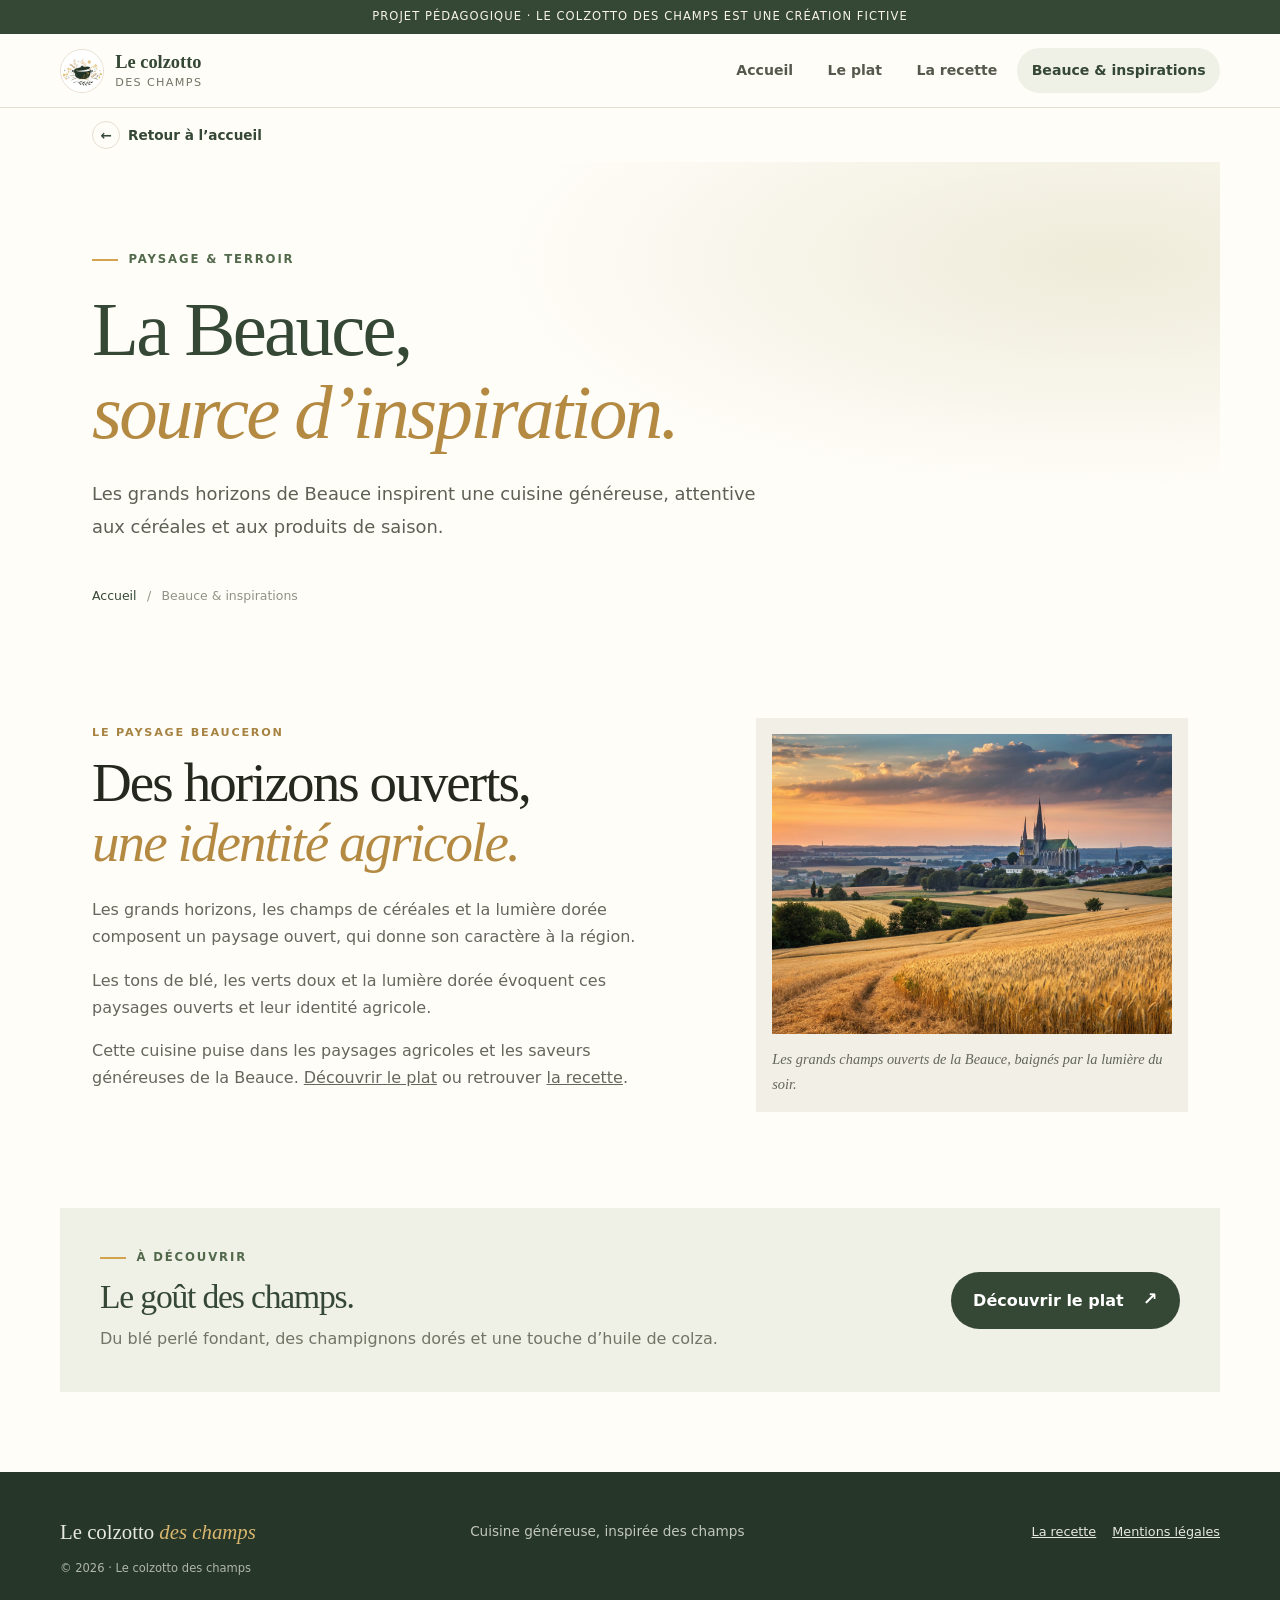
==== beauce.html @ 381b170e "Initial commit" ====
<!doctype html>
<html lang="fr"><head><meta charset="utf-8"><meta name="viewport" content="width=device-width, initial-scale=1"><meta name="theme-color" content="#f5f1e7"><meta name="description" content="La Beauce inspire la cuisine du colzotto des champs : de grands horizons, des terres de culture et des saveurs généreuses."><title>Beauce et inspirations — Le colzotto des champs</title><link rel="icon" href="img/colzotto.svg" type="image/svg+xml"><link rel="stylesheet" href="css/style.css"></head>
<body><div class="fiction-strip">Projet pédagogique · Le colzotto des champs est une création fictive</div><header class="site-header"><a class="brand" href="index.html" aria-label="Retour à l’accueil du colzotto des champs"><img src="img/Logo-mark.png" alt="" width="48" height="48"><span><strong>Le colzotto</strong><small>des champs</small></span></a><button class="menu-toggle" type="button" aria-expanded="false" aria-controls="menu" aria-label="Ouvrir le menu"><i></i><i></i></button><nav aria-label="Navigation principale"><ul id="menu"><li><a href="index.html">Accueil</a></li><li><a href="le-plat.html">Le plat</a></li><li><a href="recette.html">La recette</a></li><li><a aria-current="page" href="beauce.html">Beauce & inspirations</a></li></ul></nav></header><a class="page-back" href="index.html"><span aria-hidden="true">←</span> Retour à l’accueil</a>
<main><section class="page-hero beauce-hero"><p class="eyebrow"><span></span> Paysage & terroir</p><h1>La Beauce,<br><em>source d’inspiration.</em></h1><p class="hero-lead">Les grands horizons de Beauce inspirent une cuisine généreuse, attentive aux céréales et aux produits de saison.</p><div class="breadcrumb"><a href="index.html">Accueil</a><span> / </span>Beauce & inspirations</div></section>
<section class="content-split section beauce-content"><div class="content-copy"><p class="section-kicker">Le paysage beauceron</p><h2>Des horizons ouverts,<br><em>une identité agricole.</em></h2><p>Les grands horizons, les champs de céréales et la lumière dorée composent un paysage ouvert, qui donne son caractère à la région.</p><p>Les tons de blé, les verts doux et la lumière dorée évoquent ces paysages ouverts et leur identité agricole.</p><p>Cette cuisine puise dans les paysages agricoles et les saveurs généreuses de la Beauce. <a href="le-plat.html">Découvrir le plat</a> ou retrouver <a href="recette.html">la recette</a>.</p></div><figure class="landscape-card"><img src="img/PaysageBeauce.webp" alt="Champs de céréales et horizon au soleil couchant en Beauce" loading="lazy"><figcaption>Les grands champs ouverts de la Beauce, baignés par la lumière du soir.</figcaption></figure></section>
<section class="next-card"><div><p class="eyebrow"><span></span> À découvrir</p><h2>Le goût des champs.</h2><p>Du blé perlé fondant, des champignons dorés et une touche d’huile de colza.</p></div><a class="button" href="le-plat.html">Découvrir le plat <span>↗</span></a></section></main>
<footer class="site-footer"><a class="footer-brand" href="index.html">Le colzotto <em>des champs</em></a><p>Cuisine généreuse, inspirée des champs</p><nav aria-label="Liens de pied de page"><a href="recette.html">La recette</a><a href="mentions-legales.html">Mentions légales</a></nav><small>© 2026 · Le colzotto des champs</small></footer><script src="js/menu.js" defer></script></body></html>
---- css/style.css ----
:root{--cream:#f5f1e7;--paper:#fffdf8;--ink:#25281e;--muted:#727466;--green:#354735;--green2:#52694c;--gold:#d4a34e;--line:#e5dfd1;--serif:Georgia,'Times New Roman',serif;--sans:system-ui,-apple-system,BlinkMacSystemFont,'Segoe UI',Arial,sans-serif;--wide:1160px}
*{box-sizing:border-box}html{scroll-behavior:smooth}body{margin:0;background:var(--paper);color:var(--ink);font-family:var(--sans);line-height:1.7}img{display:block;max-width:100%}a{color:inherit}button,a{-webkit-tap-highlight-color:transparent}.fiction-strip{padding:.45rem 1rem;background:var(--green);color:#f8f4e8;text-align:center;font-size:.72rem;letter-spacing:.09em;text-transform:uppercase}.site-header{position:sticky;top:0;z-index:10;display:flex;align-items:center;justify-content:space-between;gap:2rem;padding:.9rem max(1.5rem,calc((100% - var(--wide))/2));background:rgba(255,253,248,.96);border-bottom:1px solid var(--line);backdrop-filter:blur(12px)}.brand{display:flex;align-items:center;gap:.7rem;text-decoration:none;color:var(--green);line-height:1.1}.brand img{width:44px;height:44px}.brand strong,.brand small{display:block}.brand strong{font-family:var(--serif);font-size:1.15rem}.brand small{margin-top:.25rem;color:var(--muted);font-size:.7rem;letter-spacing:.12em;text-transform:uppercase}.site-header nav ul{display:flex;align-items:center;gap:.35rem;margin:0;padding:0;list-style:none}.site-header nav a{display:block;padding:.65rem .9rem;border-radius:99px;text-decoration:none;font-size:.88rem;font-weight:600;color:#55594d}.site-header nav a:hover,.site-header nav a[aria-current=page]{background:#eff0e6;color:var(--green)}.menu-toggle{display:none;width:44px;height:44px;border:1px solid var(--line);border-radius:50%;background:none}.menu-toggle i{display:block;width:17px;height:1px;margin:5px auto;background:var(--green)}main{overflow:hidden}.hero{display:grid;grid-template-columns:1.02fr .98fr;align-items:center;gap:2rem;max-width:var(--wide);min-height:660px;margin:auto;padding:3.3rem 2rem 4rem}.hero-copy{position:relative;z-index:1;padding:2rem 0}.eyebrow{display:flex;align-items:center;gap:.65rem;margin:0 0 1.2rem;color:var(--green2);font-size:.73rem;font-weight:700;letter-spacing:.16em;text-transform:uppercase}.eyebrow>span{width:26px;height:2px;background:var(--gold)}h1,h2,h3,p{margin-top:0}h1,h2{font-family:var(--serif);font-weight:500;letter-spacing:-.035em;line-height:1.08}h1{margin-bottom:1.4rem;color:var(--green);font-size:clamp(3.3rem,7vw,6.2rem)}h1 em,h2 em{color:#b48a42;font-weight:500}h2{font-size:clamp(2.2rem,4.3vw,3.55rem)}.hero-lead{max-width:570px;color:#5d6054;font-size:1.12rem;line-height:1.85}.hero-actions{display:flex;align-items:center;gap:1.8rem;margin-top:2rem}.button{display:inline-flex;align-items:center;gap:1.2rem;min-height:52px;padding:.85rem 1.4rem;border-radius:99px;background:var(--green);color:white;text-decoration:none;font-weight:700;transition:transform .2s,background .2s}.button:hover{transform:translateY(-2px);background:#253426}.button span,.under-link span,.text-link span{font-size:1.1rem}.text-link,.under-link{color:var(--green);font-weight:700;text-decoration:none}.text-link:hover,.under-link:hover{text-decoration:underline;text-underline-offset:4px}.hero-art{position:relative;justify-self:end;width:min(100%,560px)}.hero-art img{width:100%;height:auto}.art-note{position:absolute;right:0;bottom:12%;padding:.8rem 1rem;border:1px solid #e8e1d2;border-radius:4px;background:var(--paper);color:var(--green);font-family:var(--serif);font-size:.9rem;line-height:1.45;transform:rotate(3deg)}.section{max-width:var(--wide);margin:auto;padding:6rem 2rem}.intro{display:grid;grid-template-columns:.55fr 1.45fr;gap:3rem;border-top:1px solid var(--line)}.section-kicker{color:#a78342;font-size:.7rem;font-weight:700;letter-spacing:.16em;text-transform:uppercase}.intro h2{margin-bottom:1.4rem}.intro>div:last-child>p:not(.section-kicker){max-width:690px;color:#65675d}.under-link{display:inline-block;margin-top:.8rem}.steps .section-heading{display:grid;grid-template-columns:1fr .7fr;align-items:end;gap:2rem;margin-bottom:3rem}.section-heading h2{margin:0}.section-heading>p{max-width:440px;margin:0;color:var(--muted)}.steps-grid{display:grid;grid-template-columns:repeat(3,1fr);gap:1.3rem;margin-bottom:1.8rem}.steps-grid article{padding:1.8rem;border:1px solid var(--line);background:#fffefa}.steps-grid b{display:grid;width:43px;height:43px;place-items:center;border-radius:50%;background:#eff0e6;color:var(--green);font-size:.78rem}.steps-grid h3{margin:1.35rem 0 .45rem;font-family:var(--serif);font-size:1.45rem;font-weight:600;color:var(--green)}.steps-grid p{margin:0;color:var(--muted);font-size:.93rem}.notice{display:flex;align-items:flex-start;gap:1.3rem;max-width:var(--wide);margin:0 auto 5rem;padding:1.5rem 2rem;background:#eff0e6;color:#4d5947}.notice>span{color:#a78342;font-size:1.5rem}.notice p{margin:0;font-size:.91rem}.notice strong{color:var(--green)}.site-footer{display:grid;grid-template-columns:1fr 1.4fr auto;align-items:center;gap:.6rem 2rem;padding:2.6rem max(2rem,calc((100% - var(--wide))/2));background:#263629;color:#e7e9de}.footer-brand{font-family:var(--serif);font-size:1.3rem;text-decoration:none}.footer-brand em{color:#d9b66d}.site-footer>p{margin:0;color:#c2c8ba;font-size:.85rem}.site-footer nav{display:flex;gap:1rem;justify-self:end}.site-footer nav a{color:#e7e9de;font-size:.8rem}.site-footer small{grid-column:1/-1;color:#aeb6a9;font-size:.72rem}.page-hero{position:relative;max-width:var(--wide);min-height:390px;margin:auto;padding:5.5rem 2rem 3rem}.page-hero h1{font-size:clamp(3.1rem,6vw,5.3rem)}.page-hero .hero-lead{max-width:680px}.breadcrumb{margin-top:2.6rem;color:#929386;font-size:.78rem}.breadcrumb a{color:var(--green);text-decoration:none}.breadcrumb span{padding:0 .4rem}.content-split{display:grid;grid-template-columns:1.15fr .85fr;gap:5rem;align-items:center;padding-top:3rem}.content-copy h2{margin-bottom:1.5rem}.content-copy>p:not(.section-kicker){color:#65675d}.inline-note{margin-top:1.8rem;padding:1.2rem 1.4rem;border-left:3px solid var(--gold);background:#f4f1e8;color:#5d6054;font-size:.9rem}.ingredient-card{padding:2rem;border:1px solid var(--line);background:#fffefa}.ingredient-card>.eyebrow{margin-bottom:1rem}.ingredient-list{margin:0;padding:0;list-style:none}.ingredient-list li{display:flex;align-items:center;gap:1rem;padding:1rem 0;border-bottom:1px solid var(--line)}.ingredient-list li>span{color:#b08b47;font-family:var(--serif);font-size:1.1rem}.ingredient-list strong,.ingredient-list small{display:block}.ingredient-list strong{color:var(--green)}.ingredient-list small{color:var(--muted);font-size:.8rem}.quote-panel{max-width:850px;margin:1rem auto 4rem;padding:4rem 2rem;text-align:center}.quote-mark{color:#c49d54;font-family:var(--serif);font-size:5rem;line-height:.7}.quote-panel blockquote{margin:1rem auto;max-width:700px;color:var(--green);font-family:var(--serif);font-size:clamp(1.6rem,3vw,2.4rem);line-height:1.35}.quote-panel p{color:var(--muted);font-size:.8rem}.next-card{display:flex;align-items:center;justify-content:space-between;gap:2rem;max-width:var(--wide);margin:0 auto 5rem;padding:2.5rem;background:#eff0e6}.next-card h2{margin-bottom:.6rem;font-size:2.1rem;color:var(--green)}.next-card p:not(.eyebrow){margin:0;color:var(--muted)}.next-card .eyebrow{margin-bottom:.7rem}.recipe-hero{min-height:450px}.recipe-facts{display:flex;flex-wrap:wrap;gap:.7rem;margin-top:1.5rem}.recipe-facts span{padding:.5rem .85rem;border:1px solid var(--line);border-radius:99px;color:var(--green);font-size:.82rem}.recipe-layout{display:grid;grid-template-columns:.75fr 1.25fr;gap:5rem;padding-top:3rem}.recipe-aside{align-self:start;padding:1.8rem;background:#eff0e6}.recipe-aside h2,.method h2{margin-bottom:.5rem;color:var(--green);font-size:2.2rem}.recipe-aside>p:not(.section-kicker){color:var(--muted);font-size:.9rem}.check-list{margin:1.5rem 0;padding:0;list-style:none}.check-list li{position:relative;padding:.6rem 0 .6rem 1.6rem;border-bottom:1px solid #dfe2d5;font-size:.9rem}.check-list li::before{position:absolute;left:0;content:'✓';color:#a78342;font-weight:700}.method-step{display:grid;grid-template-columns:48px 1fr;gap:1rem;padding:1.65rem 0;border-bottom:1px solid var(--line)}.method-step>span{display:grid;width:40px;height:40px;place-items:center;border-radius:50%;background:#eff0e6;color:var(--green);font-size:.78rem;font-weight:700}.method-step h3{margin:0 0 .35rem;color:var(--green);font-family:var(--serif);font-size:1.3rem}.method-step p{margin:0;color:#66685d;font-size:.94rem}.tip-row{display:grid;grid-template-columns:1fr 1fr;gap:1.5rem;max-width:var(--wide);margin:0 auto 3rem;padding:0 2rem}.tip-row>div{padding:1.6rem;border:1px solid var(--line)}.tip-icon{color:#b08b47}.tip-row h3{margin:.5rem 0;color:var(--green);font-family:var(--serif);font-size:1.25rem}.tip-row p{margin:0;color:var(--muted);font-size:.9rem}.beauce-hero{background:radial-gradient(ellipse at 90% 20%,#eeebd9 0,transparent 42%)}.beauce-content{padding-top:4rem}.landscape-card{padding:1rem;background:#f2f0e6}.landscape-card p{margin:.7rem .3rem .2rem;color:var(--muted);font-size:.76rem}.legal-content{max-width:900px;padding-top:2rem}.legal-alert{padding:1rem 1.3rem;background:#f7edcf;color:#66552f;font-size:.9rem}.legal-content article{padding:1.4rem 0;border-bottom:1px solid var(--line)}.legal-content h2{margin-bottom:.6rem;color:var(--green);font-size:1.55rem}.legal-content article p{margin:0;color:#66685d}.legal-content a{color:var(--green)}@media(max-width:850px){.site-header{padding:.8rem 1.25rem}.menu-toggle{display:block}.site-header nav ul{display:none;position:absolute;top:calc(100% + .35rem);right:1rem;left:1rem;align-items:stretch;padding:.7rem;border:1px solid var(--line);background:var(--paper);box-shadow:0 12px 30px #1823151c}.site-header nav ul.show{display:flex;flex-direction:column}.site-header nav a{border-radius:8px}.hero{min-height:auto;padding:4rem 1.5rem 3rem}.hero-art{width:100%}.intro,.content-split,.recipe-layout{gap:2.5rem}.page-hero{padding:4rem 1.5rem 2rem}.site-footer{padding-inline:1.5rem}}@media(max-width:620px){.fiction-strip{font-size:.62rem}.hero{grid-template-columns:1fr;gap:0;padding-top:2.3rem}.hero-copy{padding:1rem 0 0}.hero h1{font-size:clamp(3.4rem,16vw,5rem)}.hero-art{justify-self:center;width:min(100%,440px);margin-top:-1rem}.art-note{right:2%;bottom:8%}.hero-actions{align-items:flex-start;flex-direction:column;gap:1rem}.intro,.content-split,.recipe-layout{grid-template-columns:1fr}.section{padding:4rem 1.4rem}.intro{gap:1rem}.steps .section-heading{grid-template-columns:1fr;gap:1rem}.steps-grid{grid-template-columns:1fr}.steps-grid article{padding:1.3rem}.notice{margin:0 1.2rem 3rem;padding:1.2rem}.site-footer{grid-template-columns:1fr;gap:.6rem;padding:2rem 1.4rem}.site-footer nav{justify-self:start;margin:.5rem 0}.site-footer small{grid-column:auto;margin-top:.5rem}.page-hero{min-height:auto;padding:3.5rem 1.4rem 2rem}.page-hero h1{font-size:clamp(3rem,13vw,4.5rem)}.breadcrumb{margin-top:1.8rem}.ingredient-card{padding:1.4rem}.quote-panel{padding:3rem 1.4rem}.next-card{align-items:flex-start;flex-direction:column;margin-inline:1.2rem;padding:1.5rem}.recipe-aside{padding:1.4rem}.tip-row{grid-template-columns:1fr;padding:0 1.4rem}.legal-content{padding-top:1rem}}
@media(prefers-reduced-motion:reduce){html{scroll-behavior:auto}*,*::before,*::after{transition:none!important}}
/* Signature visuelle et navigation éditoriale. */
.brand img{border:1px solid #e6decf;border-radius:50%;object-fit:cover;object-position:center;background:#f5f1e7}
.art-note small{color:#77786b;font-family:var(--sans);font-size:.68rem;font-weight:500}
.origin-section{display:grid;grid-template-columns:.75fr 1.25fr;align-items:center;gap:5rem;border-top:1px solid var(--line)}
.origin-logo{position:relative;max-width:320px;padding:1.1rem;background:#f3eedf;transform:rotate(-2deg)}
.origin-logo img{width:100%;height:auto}
.origin-logo span{position:absolute;right:-1rem;bottom:-1rem;padding:.6rem .8rem;background:#e2c278;color:#37452f;font-family:var(--serif);font-size:.9rem;font-style:italic;transform:rotate(4deg)}
.origin-copy h2{margin-bottom:1.1rem}.origin-copy>p:not(.eyebrow){max-width:600px;color:#65675d}








.steps-grid article{border:0;border-left:1px solid var(--line);background:transparent}.steps-grid b{width:auto;height:auto;display:block;border-radius:0;background:none;color:#b58b42;font-family:var(--serif);font-size:1.75rem}
.steps-grid h3{margin-top:.7rem}
.recipe-hero{display:grid;grid-template-columns:1fr .9fr;align-items:center;gap:3rem;min-height:auto;padding-block:3.8rem}
.recipe-photo{margin:0}.recipe-photo img{width:100%;aspect-ratio:1.2/1;object-fit:cover;border-radius:48% 48% 8px 8px;box-shadow:0 22px 45px #26362921}
.recipe-photo figcaption,.landscape-card figcaption{margin-top:.8rem;color:#63665b;font-family:var(--serif);font-size:.9rem;font-style:italic}
.recipe-photo figcaption span,.landscape-card figcaption span{display:block;margin-top:.15rem;color:#898a7f;font-family:var(--sans);font-size:.7rem;font-style:normal}
.recipe-heading h1{font-size:clamp(3rem,5.2vw,5rem)}
.recipe-layout{align-items:start}
.recipe-aside{background:#f3efdf;border:0;border-radius:0 36px 0 0}
.recipe-aside h2{font-size:2.4rem}
.recipe-aside-note{padding:1rem 1.1rem;background:#e5e8db;color:#56604c;font-size:.86rem;line-height:1.6}
.recipe-aside-note strong{color:var(--green)}
.method-title{margin-bottom:1.4rem}.method-title h2{font-family:var(--serif);font-size:2.5rem;color:var(--green)}.method-title>p:last-child{max-width:520px;color:var(--muted)}
.method-step{position:relative;grid-template-columns:54px 1fr;padding:1.5rem 0;border-bottom:0}
.method-step::after{position:absolute;top:4.5rem;bottom:0;left:19px;width:1px;background:#ded6c5;content:''}
.method-step:last-of-type::after{display:none}
.method-step>span{z-index:1;width:40px;height:40px;border:1px solid #d8bd7e;border-radius:50%;background:var(--paper);color:#8b6c35}
.cook-note{display:flex;gap:1rem;margin-top:1.2rem;padding:1.2rem 1.4rem;background:#eff0e6;color:#4d5947}
.cook-note>span{color:#ac8845}.cook-note p{margin:0;font-size:.9rem}.cook-note strong{color:var(--green)}
.landscape-card{margin:0}.landscape-card img{width:100%;aspect-ratio:4/3;object-fit:cover}
.page-back{display:flex;align-items:center;gap:.5rem;width:min(var(--wide),100%);margin:0 auto;padding:.8rem 2rem;color:var(--green);font-size:.85rem;font-weight:700;text-decoration:none}
.page-back span{display:grid;width:28px;height:28px;place-items:center;border:1px solid var(--line);border-radius:50%;transition:transform .18s}
.page-back:hover span{transform:translateX(-3px)}
.faq{padding-top:2rem}
.faq h2{margin-bottom:2rem}
.faq-list{max-width:850px;border-top:1px solid var(--line)}
.faq-list details{border-bottom:1px solid var(--line)}
.faq-list summary{position:relative;padding:1.25rem 2.5rem 1.25rem 0;color:var(--green);font-family:var(--serif);font-size:1.2rem;font-weight:600;cursor:pointer;list-style:none}
.faq-list summary::-webkit-details-marker{display:none}
.faq-list summary::after{position:absolute;right:.3rem;content:'+';color:#ad8742;font-family:var(--sans);font-size:1.5rem;font-weight:400}
.faq-list details[open] summary::after{content:'−'}
.faq-list details p{max-width:740px;margin:0;padding:0 2rem 1.35rem 0;color:var(--muted);font-size:.95rem}
.faq-list a{color:var(--green);font-weight:700;text-underline-offset:3px}
@media(max-width:850px){.recipe-hero{grid-template-columns:1fr 1fr;gap:1.5rem}.origin-section{gap:2.5rem}}
@media(max-width:620px){.page-back{padding:.65rem 1.4rem}.faq{padding-top:1rem}.faq-list summary{font-size:1.08rem}.origin-section{grid-template-columns:1fr;gap:1.8rem}.origin-logo{width:min(75%,300px);justify-self:center}.steps-grid article{padding:1.2rem 0 1.2rem 1.1rem}.steps-grid article:first-child{border-left:0;padding-left:0}.recipe-hero{grid-template-columns:1fr;gap:1.8rem;padding-top:2.5rem}.recipe-photo{width:min(100%,440px);justify-self:center}.recipe-photo img{aspect-ratio:1/1}.recipe-heading h1{font-size:clamp(2.9rem,12vw,4rem)}.method-title h2{font-size:2rem}.method-step{grid-template-columns:45px 1fr;gap:.7rem}.method-step::after{left:18px}}

.restaurant-portrait img{display:block;width:100%;height:auto;aspect-ratio:auto;object-fit:contain;border-radius:12px;box-shadow:0 20px 44px #2b38271f}
.restaurant-portrait .art-note{right:-1rem;bottom:6%;max-width:220px;padding:1rem 1.1rem;background:#fffdf8;box-shadow:0 8px 24px #25342624;font-size:.95rem}
@media(max-width:620px){.restaurant-portrait{width:min(100%,480px);margin:0 auto}.restaurant-portrait .art-note{right:.5rem;bottom:4%}}
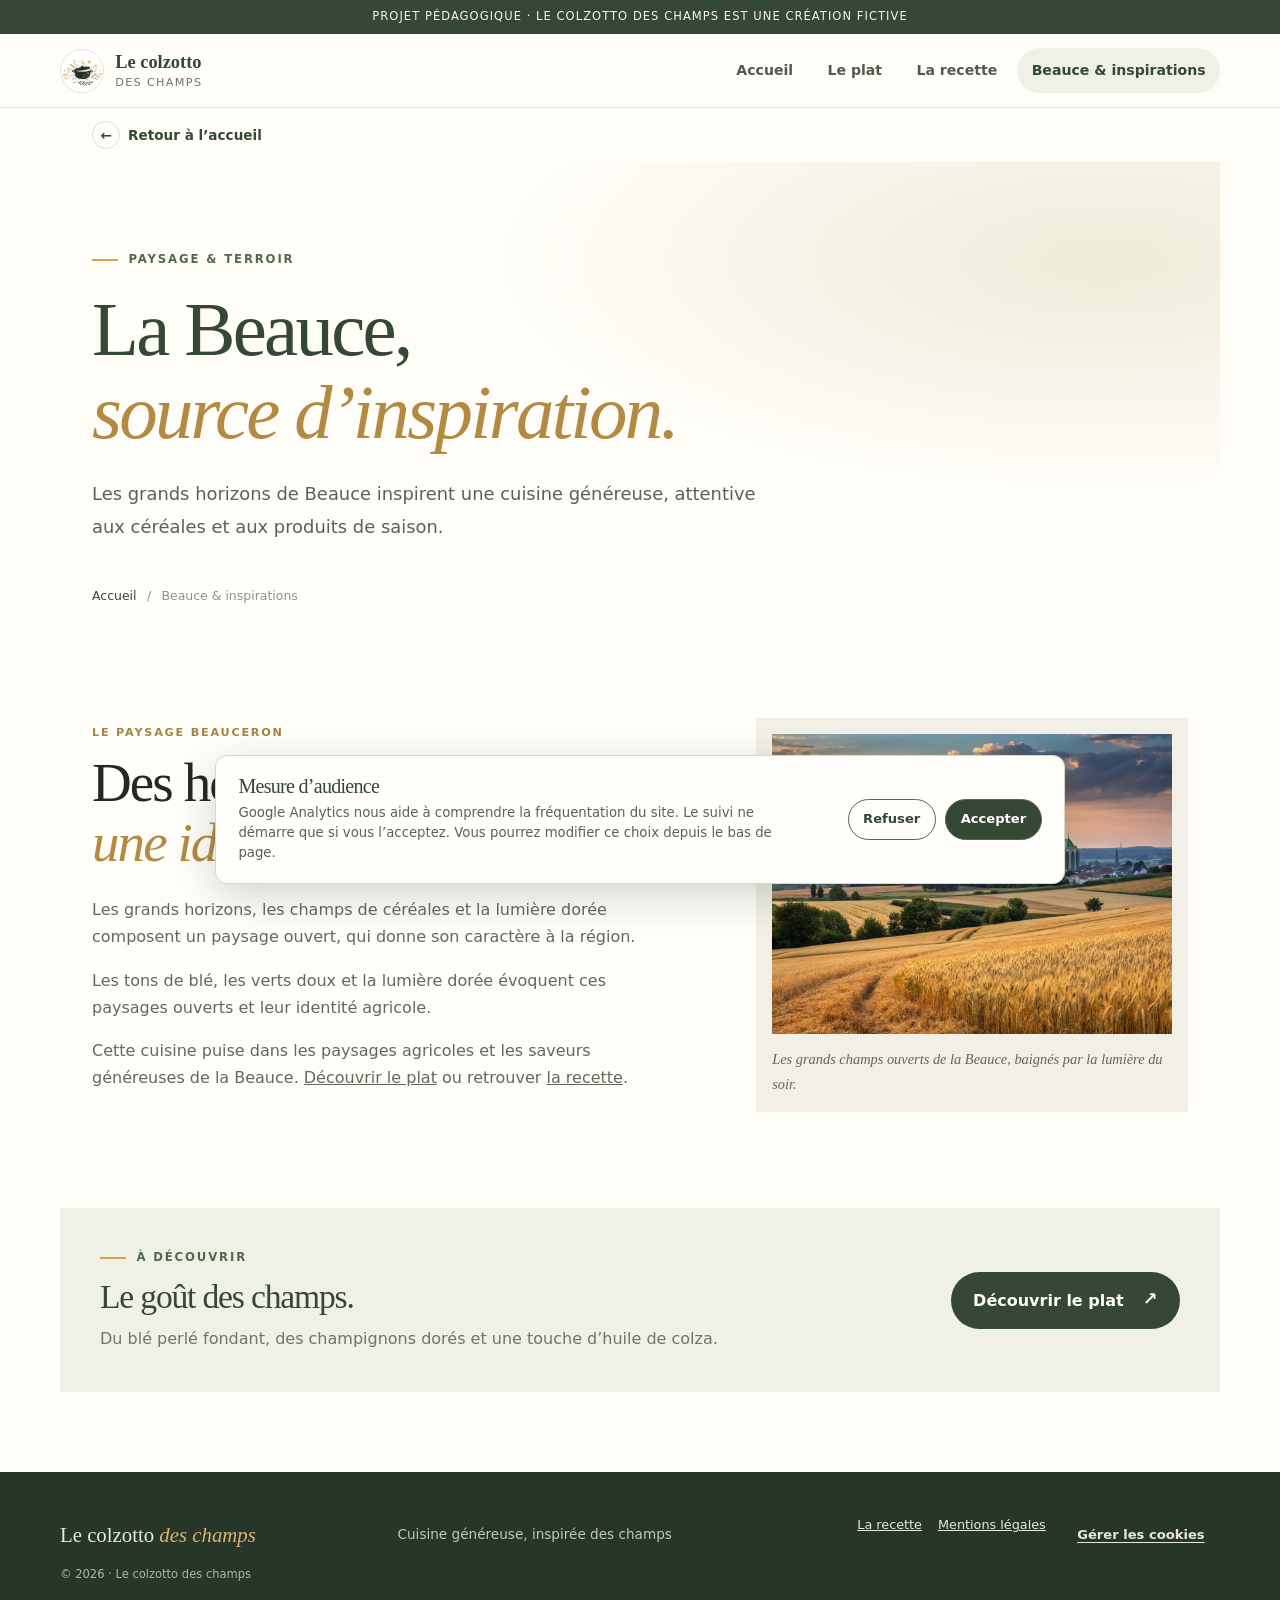
==== commit a62c7168: "Ajoute Google Analytics avec consentement" ====
--- a/beauce.html
+++ b/beauce.html
@@ -1,8 +1,8 @@
 <!doctype html>
-<html lang="fr"><head><meta charset="utf-8"><meta name="viewport" content="width=device-width, initial-scale=1"><meta name="theme-color" content="#f5f1e7"><meta name="description" content="La Beauce inspire la cuisine du colzotto des champs : de grands horizons, des terres de culture et des saveurs généreuses."><title>Beauce et inspirations — Le colzotto des champs</title><link rel="icon" href="img/colzotto.svg" type="image/svg+xml"><link rel="stylesheet" href="css/style.css"></head>
+<html lang="fr"><head><meta charset="utf-8"><meta name="viewport" content="width=device-width, initial-scale=1"><meta name="theme-color" content="#f5f1e7"><meta name="description" content="La Beauce inspire la cuisine du colzotto des champs : de grands horizons, des terres de culture et des saveurs généreuses."><title>Beauce et inspirations — Le colzotto des champs</title><link rel="canonical" href="https://lecolzottodeschamps.fr/beauce.html"><meta property="og:type" content="website"><meta property="og:locale" content="fr_FR"><meta property="og:title" content="Beauce et inspirations — Le colzotto des champs"><meta property="og:description" content="La Beauce inspire la cuisine du colzotto des champs : de grands horizons, des terres de culture et des saveurs généreuses."><meta property="og:url" content="https://lecolzottodeschamps.fr/beauce.html"><meta property="og:image" content="https://lecolzottodeschamps.fr/img/PaysageBeauce.webp"><link rel="icon" href="img/colzotto.svg" type="image/svg+xml"><link rel="stylesheet" href="css/style.css"></head>
 <body><div class="fiction-strip">Projet pédagogique · Le colzotto des champs est une création fictive</div><header class="site-header"><a class="brand" href="index.html" aria-label="Retour à l’accueil du colzotto des champs"><img src="img/Logo-mark.png" alt="" width="48" height="48"><span><strong>Le colzotto</strong><small>des champs</small></span></a><button class="menu-toggle" type="button" aria-expanded="false" aria-controls="menu" aria-label="Ouvrir le menu"><i></i><i></i></button><nav aria-label="Navigation principale"><ul id="menu"><li><a href="index.html">Accueil</a></li><li><a href="le-plat.html">Le plat</a></li><li><a href="recette.html">La recette</a></li><li><a aria-current="page" href="beauce.html">Beauce & inspirations</a></li></ul></nav></header><a class="page-back" href="index.html"><span aria-hidden="true">←</span> Retour à l’accueil</a>
 <main><section class="page-hero beauce-hero"><p class="eyebrow"><span></span> Paysage & terroir</p><h1>La Beauce,<br><em>source d’inspiration.</em></h1><p class="hero-lead">Les grands horizons de Beauce inspirent une cuisine généreuse, attentive aux céréales et aux produits de saison.</p><div class="breadcrumb"><a href="index.html">Accueil</a><span> / </span>Beauce & inspirations</div></section>
 <section class="content-split section beauce-content"><div class="content-copy"><p class="section-kicker">Le paysage beauceron</p><h2>Des horizons ouverts,<br><em>une identité agricole.</em></h2><p>Les grands horizons, les champs de céréales et la lumière dorée composent un paysage ouvert, qui donne son caractère à la région.</p><p>Les tons de blé, les verts doux et la lumière dorée évoquent ces paysages ouverts et leur identité agricole.</p><p>Cette cuisine puise dans les paysages agricoles et les saveurs généreuses de la Beauce. <a href="le-plat.html">Découvrir le plat</a> ou retrouver <a href="recette.html">la recette</a>.</p></div><figure class="landscape-card"><img src="img/PaysageBeauce.webp" alt="Champs de céréales et horizon au soleil couchant en Beauce" loading="lazy"><figcaption>Les grands champs ouverts de la Beauce, baignés par la lumière du soir.</figcaption></figure></section>
 <section class="next-card"><div><p class="eyebrow"><span></span> À découvrir</p><h2>Le goût des champs.</h2><p>Du blé perlé fondant, des champignons dorés et une touche d’huile de colza.</p></div><a class="button" href="le-plat.html">Découvrir le plat <span>↗</span></a></section></main>
-<footer class="site-footer"><a class="footer-brand" href="index.html">Le colzotto <em>des champs</em></a><p>Cuisine généreuse, inspirée des champs</p><nav aria-label="Liens de pied de page"><a href="recette.html">La recette</a><a href="mentions-legales.html">Mentions légales</a></nav><small>© 2026 · Le colzotto des champs</small></footer><script src="js/menu.js" defer></script></body></html>
+<footer class="site-footer"><a class="footer-brand" href="index.html">Le colzotto <em>des champs</em></a><p>Cuisine généreuse, inspirée des champs</p><nav aria-label="Liens de pied de page"><a href="recette.html">La recette</a><a href="mentions-legales.html">Mentions légales</a></nav><small>© 2026 · Le colzotto des champs</small></footer><script src="js/analytics-consent.js" defer></script><script src="js/menu.js" defer></script></body></html>
 
--- a/css/style.css
+++ b/css/style.css
@@ -56,4 +56,5 @@
 .restaurant-portrait img{display:block;width:100%;height:auto;aspect-ratio:auto;object-fit:contain;border-radius:12px;box-shadow:0 20px 44px #2b38271f}
 .restaurant-portrait .art-note{right:-1rem;bottom:6%;max-width:220px;padding:1rem 1.1rem;background:#fffdf8;box-shadow:0 8px 24px #25342624;font-size:.95rem}
 @media(max-width:620px){.restaurant-portrait{width:min(100%,480px);margin:0 auto}.restaurant-portrait .art-note{right:.5rem;bottom:4%}}
+.analytics-consent{position:fixed;z-index:30;right:1rem;bottom:1rem;left:1rem;display:flex;align-items:center;justify-content:space-between;gap:1.5rem;max-width:850px;margin:auto;padding:1.25rem 1.4rem;border:1px solid #d8d6c9;border-radius:12px;background:#fffefa;color:var(--ink);box-shadow:0 12px 40px #1823152e}.analytics-consent__copy h2{margin:0 0 .35rem;color:var(--green);font-family:var(--serif);font-size:1.25rem}.analytics-consent__copy p{max-width:540px;margin:0;color:#5d6054;font-size:.83rem;line-height:1.5}.analytics-consent__actions{display:flex;flex-shrink:0;gap:.6rem}.analytics-consent button,.analytics-consent__settings{min-height:40px;padding:.55rem .9rem;border:1px solid #53664f;border-radius:99px;background:transparent;color:var(--green);font:inherit;font-size:.82rem;font-weight:700;cursor:pointer}.analytics-consent__actions button:last-child{background:var(--green);color:#fff}.analytics-consent button:hover,.analytics-consent__settings:hover{filter:brightness(.92)}.analytics-consent__settings{border-color:transparent;color:#e7e9de;text-decoration:underline;text-underline-offset:3px}@media(max-width:620px){.analytics-consent{align-items:stretch;flex-direction:column;gap:.9rem;right:.65rem;bottom:.65rem;left:.65rem;padding:1rem}.analytics-consent__actions{justify-content:flex-end}.analytics-consent__actions button{min-width:100px}}
 
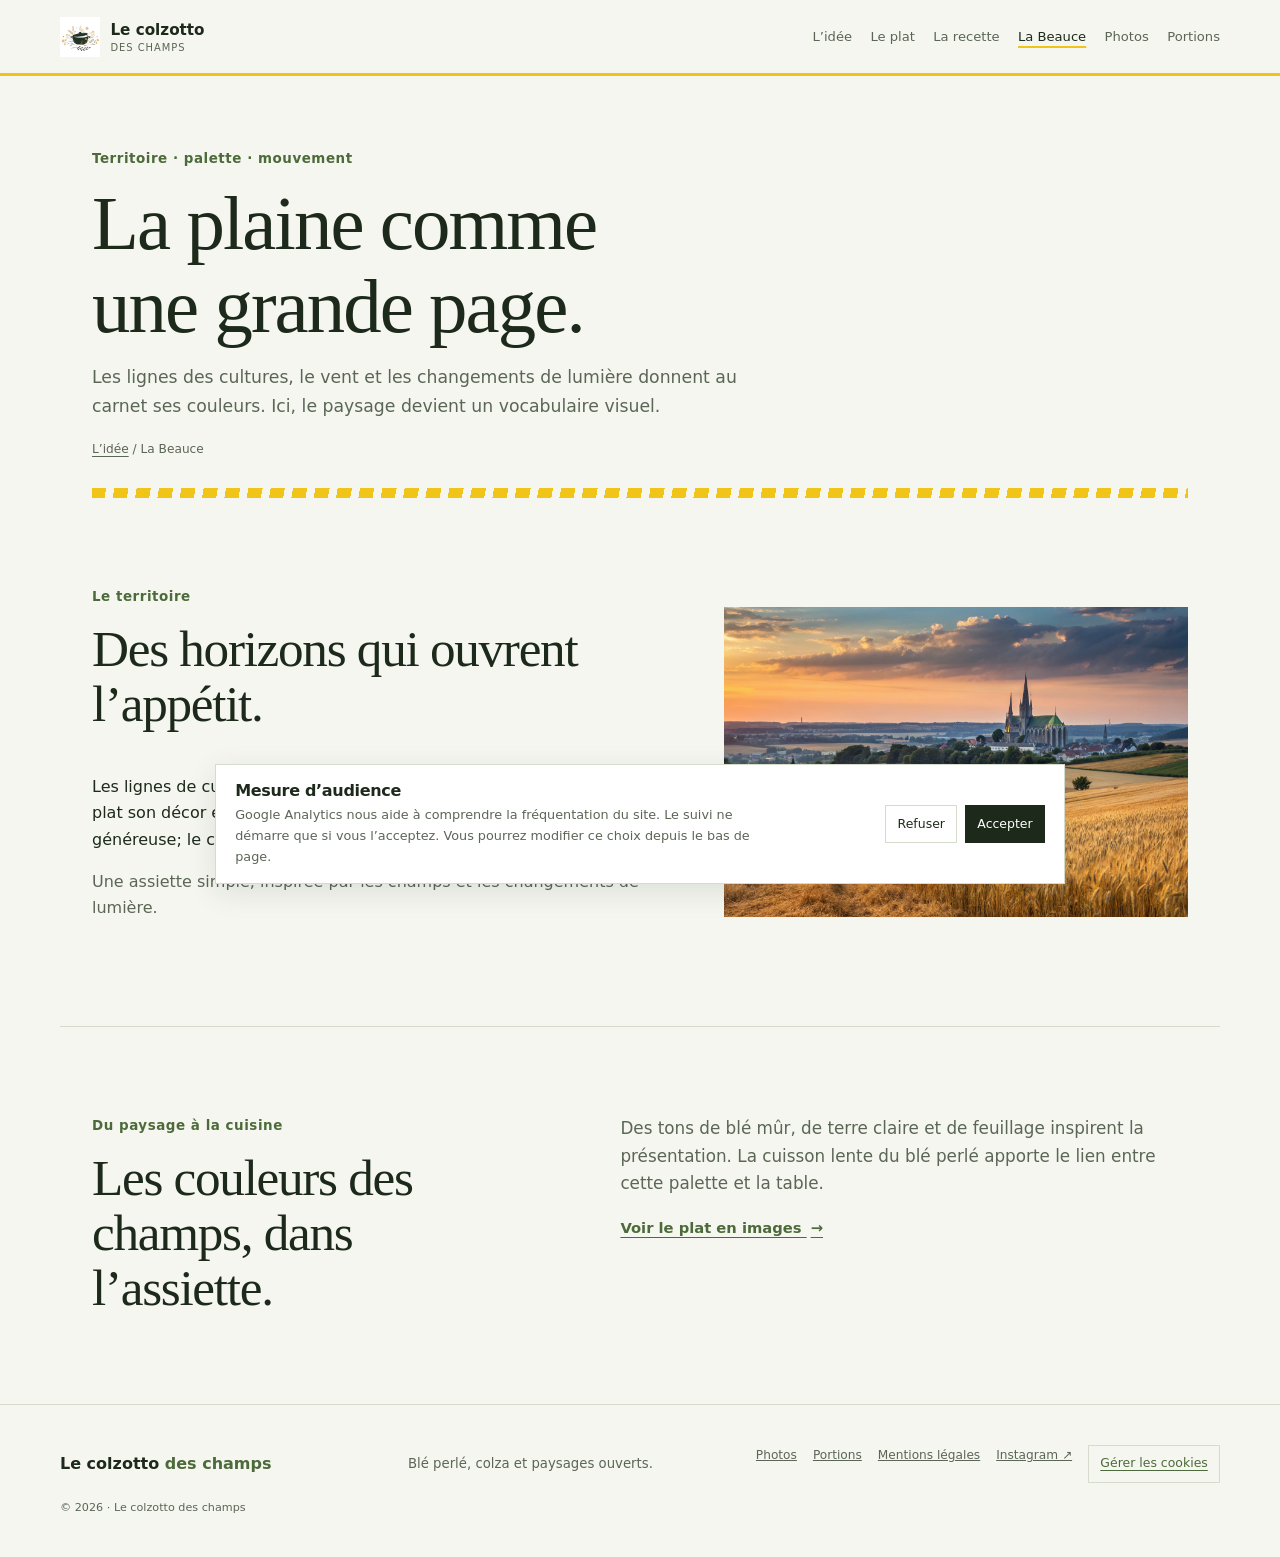
==== commit a51406d4: "new site" ====
--- a/beauce.html
+++ b/beauce.html
@@ -1,8 +1,21 @@
 <!doctype html>
-<html lang="fr"><head><meta charset="utf-8"><meta name="viewport" content="width=device-width, initial-scale=1"><meta name="theme-color" content="#f5f1e7"><meta name="description" content="La Beauce inspire la cuisine du colzotto des champs : de grands horizons, des terres de culture et des saveurs généreuses."><title>Beauce et inspirations — Le colzotto des champs</title><link rel="canonical" href="https://lecolzottodeschamps.fr/beauce.html"><meta property="og:type" content="website"><meta property="og:locale" content="fr_FR"><meta property="og:title" content="Beauce et inspirations — Le colzotto des champs"><meta property="og:description" content="La Beauce inspire la cuisine du colzotto des champs : de grands horizons, des terres de culture et des saveurs généreuses."><meta property="og:url" content="https://lecolzottodeschamps.fr/beauce.html"><meta property="og:image" content="https://lecolzottodeschamps.fr/img/PaysageBeauce.webp"><link rel="icon" href="img/colzotto.svg" type="image/svg+xml"><link rel="stylesheet" href="css/style.css"></head>
-<body><div class="fiction-strip">Projet pédagogique · Le colzotto des champs est une création fictive</div><header class="site-header"><a class="brand" href="index.html" aria-label="Retour à l’accueil du colzotto des champs"><img src="img/Logo-mark.png" alt="" width="48" height="48"><span><strong>Le colzotto</strong><small>des champs</small></span></a><button class="menu-toggle" type="button" aria-expanded="false" aria-controls="menu" aria-label="Ouvrir le menu"><i></i><i></i></button><nav aria-label="Navigation principale"><ul id="menu"><li><a href="index.html">Accueil</a></li><li><a href="le-plat.html">Le plat</a></li><li><a href="recette.html">La recette</a></li><li><a aria-current="page" href="beauce.html">Beauce & inspirations</a></li></ul></nav></header><a class="page-back" href="index.html"><span aria-hidden="true">←</span> Retour à l’accueil</a>
-<main><section class="page-hero beauce-hero"><p class="eyebrow"><span></span> Paysage & terroir</p><h1>La Beauce,<br><em>source d’inspiration.</em></h1><p class="hero-lead">Les grands horizons de Beauce inspirent une cuisine généreuse, attentive aux céréales et aux produits de saison.</p><div class="breadcrumb"><a href="index.html">Accueil</a><span> / </span>Beauce & inspirations</div></section>
-<section class="content-split section beauce-content"><div class="content-copy"><p class="section-kicker">Le paysage beauceron</p><h2>Des horizons ouverts,<br><em>une identité agricole.</em></h2><p>Les grands horizons, les champs de céréales et la lumière dorée composent un paysage ouvert, qui donne son caractère à la région.</p><p>Les tons de blé, les verts doux et la lumière dorée évoquent ces paysages ouverts et leur identité agricole.</p><p>Cette cuisine puise dans les paysages agricoles et les saveurs généreuses de la Beauce. <a href="le-plat.html">Découvrir le plat</a> ou retrouver <a href="recette.html">la recette</a>.</p></div><figure class="landscape-card"><img src="img/PaysageBeauce.webp" alt="Champs de céréales et horizon au soleil couchant en Beauce" loading="lazy"><figcaption>Les grands champs ouverts de la Beauce, baignés par la lumière du soir.</figcaption></figure></section>
-<section class="next-card"><div><p class="eyebrow"><span></span> À découvrir</p><h2>Le goût des champs.</h2><p>Du blé perlé fondant, des champignons dorés et une touche d’huile de colza.</p></div><a class="button" href="le-plat.html">Découvrir le plat <span>↗</span></a></section></main>
-<footer class="site-footer"><a class="footer-brand" href="index.html">Le colzotto <em>des champs</em></a><p>Cuisine généreuse, inspirée des champs</p><nav aria-label="Liens de pied de page"><a href="recette.html">La recette</a><a href="mentions-legales.html">Mentions légales</a></nav><small>© 2026 · Le colzotto des champs</small></footer><script src="js/analytics-consent.js" defer></script><script src="js/menu.js" defer></script></body></html>
-
+<html lang="fr">
+<head>
+  <meta charset="utf-8"><meta name="viewport" content="width=device-width, initial-scale=1"><meta name="theme-color" content="#f4f6ef">
+  <meta name="description" content="Champs ouverts, blé et colza : comment les paysages de Beauce inspirent les couleurs et la cuisine du colzotto.">
+  <title>La Beauce, source d’inspiration du colzotto des champs</title>
+  <link rel="canonical" href="https://lecolzottodeschamps.fr/beauce.html"><link rel="alternate" hreflang="fr" href="https://lecolzottodeschamps.fr/beauce.html"><link rel="alternate" hreflang="x-default" href="https://lecolzottodeschamps.fr/beauce.html"><meta name="robots" content="index,follow,max-image-preview:large"><meta property="og:site_name" content="Le colzotto des champs"><meta name="twitter:card" content="summary_large_image">
+  <meta property="og:type" content="article"><meta property="og:locale" content="fr_FR"><meta property="og:title" content="La Beauce, source d’inspiration du colzotto des champs"><meta property="og:description" content="Champs ouverts, blé et colza : comment les paysages de Beauce inspirent les couleurs et la cuisine du colzotto."><meta property="og:url" content="https://lecolzottodeschamps.fr/beauce.html"><meta property="og:image" content="https://lecolzottodeschamps.fr/img/PaysageBeauce.webp"><meta property="og:image:alt" content="Paysage de champs ouverts en Beauce">
+  <link rel="icon" href="img/colzotto.svg" type="image/svg+xml"><link rel="stylesheet" href="css/style.css">
+<script type="application/ld+json">{"@context": "https://schema.org", "@type": "BreadcrumbList", "itemListElement": [{"@type": "ListItem", "position": 1, "name": "L’idée", "item": "https://lecolzottodeschamps.fr/"}, {"@type": "ListItem", "position": 2, "name": "La Beauce", "item": "https://lecolzottodeschamps.fr/beauce.html"}]}</script></head>
+<body>
+  <header class="site-header"><a class="brand" href="index.html" aria-label="Le colzotto des champs, accueil"><img src="img/Logo-mark.png" alt="" width="48" height="48"><span><strong>Le colzotto</strong><small>des champs</small></span></a><button class="menu-toggle" type="button" aria-expanded="false" aria-controls="menu" aria-label="Ouvrir le menu"><i></i><i></i></button><nav aria-label="Navigation principale"><ul id="menu"><li><a href="index.html">L’idée</a></li><li><a href="le-plat.html">Le plat</a></li><li><a href="recette.html">La recette</a></li><li><a aria-current="page" href="beauce.html">La Beauce</a></li><li><a href="carnet.html">Photos</a></li><li><a href="atelier.html">Portions</a></li></ul></nav></header>
+  <main>
+    <section class="page-hero"><p class="eyebrow">Territoire · palette · mouvement</p><h1>La plaine comme une grande page.</h1><p class="hero-lead">Les lignes des cultures, le vent et les changements de lumière donnent au carnet ses couleurs. Ici, le paysage devient un vocabulaire visuel.</p><div class="breadcrumb"><a href="index.html">L’idée</a><span> / </span>La Beauce</div></section>
+    <section class="section content-split"><div><p class="section-kicker">Le territoire</p><h2>Des horizons qui ouvrent l’appétit.</h2><p class="content-copy">Les lignes de culture et les grandes étendues de Beauce donnent au plat son décor et sa palette. Le blé perlé apporte une texture généreuse; le colza prolonge les notes dorées du paysage.</p><p class="field-note">Une assiette simple, inspirée par les champs et les changements de lumière.</p></div><figure class="beauce-map"><img src="img/PaysageBeauce.webp" alt="Paysage ouvert et lignes de champs en Beauce" width="1500" height="1120" loading="lazy"></figure></section>
+    <section class="section home-intro"><div><p class="section-kicker">Du paysage à la cuisine</p><h2>Les couleurs des champs, dans l’assiette.</h2></div><div class="home-intro-copy"><p>Des tons de blé mûr, de terre claire et de feuillage inspirent la présentation. La cuisson lente du blé perlé apporte le lien entre cette palette et la table.</p><a class="under-link" href="carnet.html">Voir le plat en images <span aria-hidden="true">→</span></a></div></section>
+  </main>
+  <footer class="site-footer"><a class="footer-brand" href="index.html">Le colzotto <em>des champs</em></a><p>Blé perlé, colza et paysages ouverts.</p><nav aria-label="Liens de pied de page"><a href="carnet.html">Photos</a><a href="atelier.html">Portions</a><a href="mentions-legales.html">Mentions légales</a><a href="https://www.instagram.com/lecolzottodeschamps/" target="_blank" rel="noopener noreferrer">Instagram ↗</a></nav><small>© 2026 · Le colzotto des champs</small></footer>
+  <script src="js/analytics-consent.js" defer></script><script src="js/menu.js" defer></script>
+</body>
+</html>
--- a/css/style.css
+++ b/css/style.css
@@ -1,60 +1,192 @@
-:root{--cream:#f5f1e7;--paper:#fffdf8;--ink:#25281e;--muted:#727466;--green:#354735;--green2:#52694c;--gold:#d4a34e;--line:#e5dfd1;--serif:Georgia,'Times New Roman',serif;--sans:system-ui,-apple-system,BlinkMacSystemFont,'Segoe UI',Arial,sans-serif;--wide:1160px}
-*{box-sizing:border-box}html{scroll-behavior:smooth}body{margin:0;background:var(--paper);color:var(--ink);font-family:var(--sans);line-height:1.7}img{display:block;max-width:100%}a{color:inherit}button,a{-webkit-tap-highlight-color:transparent}.fiction-strip{padding:.45rem 1rem;background:var(--green);color:#f8f4e8;text-align:center;font-size:.72rem;letter-spacing:.09em;text-transform:uppercase}.site-header{position:sticky;top:0;z-index:10;display:flex;align-items:center;justify-content:space-between;gap:2rem;padding:.9rem max(1.5rem,calc((100% - var(--wide))/2));background:rgba(255,253,248,.96);border-bottom:1px solid var(--line);backdrop-filter:blur(12px)}.brand{display:flex;align-items:center;gap:.7rem;text-decoration:none;color:var(--green);line-height:1.1}.brand img{width:44px;height:44px}.brand strong,.brand small{display:block}.brand strong{font-family:var(--serif);font-size:1.15rem}.brand small{margin-top:.25rem;color:var(--muted);font-size:.7rem;letter-spacing:.12em;text-transform:uppercase}.site-header nav ul{display:flex;align-items:center;gap:.35rem;margin:0;padding:0;list-style:none}.site-header nav a{display:block;padding:.65rem .9rem;border-radius:99px;text-decoration:none;font-size:.88rem;font-weight:600;color:#55594d}.site-header nav a:hover,.site-header nav a[aria-current=page]{background:#eff0e6;color:var(--green)}.menu-toggle{display:none;width:44px;height:44px;border:1px solid var(--line);border-radius:50%;background:none}.menu-toggle i{display:block;width:17px;height:1px;margin:5px auto;background:var(--green)}main{overflow:hidden}.hero{display:grid;grid-template-columns:1.02fr .98fr;align-items:center;gap:2rem;max-width:var(--wide);min-height:660px;margin:auto;padding:3.3rem 2rem 4rem}.hero-copy{position:relative;z-index:1;padding:2rem 0}.eyebrow{display:flex;align-items:center;gap:.65rem;margin:0 0 1.2rem;color:var(--green2);font-size:.73rem;font-weight:700;letter-spacing:.16em;text-transform:uppercase}.eyebrow>span{width:26px;height:2px;background:var(--gold)}h1,h2,h3,p{margin-top:0}h1,h2{font-family:var(--serif);font-weight:500;letter-spacing:-.035em;line-height:1.08}h1{margin-bottom:1.4rem;color:var(--green);font-size:clamp(3.3rem,7vw,6.2rem)}h1 em,h2 em{color:#b48a42;font-weight:500}h2{font-size:clamp(2.2rem,4.3vw,3.55rem)}.hero-lead{max-width:570px;color:#5d6054;font-size:1.12rem;line-height:1.85}.hero-actions{display:flex;align-items:center;gap:1.8rem;margin-top:2rem}.button{display:inline-flex;align-items:center;gap:1.2rem;min-height:52px;padding:.85rem 1.4rem;border-radius:99px;background:var(--green);color:white;text-decoration:none;font-weight:700;transition:transform .2s,background .2s}.button:hover{transform:translateY(-2px);background:#253426}.button span,.under-link span,.text-link span{font-size:1.1rem}.text-link,.under-link{color:var(--green);font-weight:700;text-decoration:none}.text-link:hover,.under-link:hover{text-decoration:underline;text-underline-offset:4px}.hero-art{position:relative;justify-self:end;width:min(100%,560px)}.hero-art img{width:100%;height:auto}.art-note{position:absolute;right:0;bottom:12%;padding:.8rem 1rem;border:1px solid #e8e1d2;border-radius:4px;background:var(--paper);color:var(--green);font-family:var(--serif);font-size:.9rem;line-height:1.45;transform:rotate(3deg)}.section{max-width:var(--wide);margin:auto;padding:6rem 2rem}.intro{display:grid;grid-template-columns:.55fr 1.45fr;gap:3rem;border-top:1px solid var(--line)}.section-kicker{color:#a78342;font-size:.7rem;font-weight:700;letter-spacing:.16em;text-transform:uppercase}.intro h2{margin-bottom:1.4rem}.intro>div:last-child>p:not(.section-kicker){max-width:690px;color:#65675d}.under-link{display:inline-block;margin-top:.8rem}.steps .section-heading{display:grid;grid-template-columns:1fr .7fr;align-items:end;gap:2rem;margin-bottom:3rem}.section-heading h2{margin:0}.section-heading>p{max-width:440px;margin:0;color:var(--muted)}.steps-grid{display:grid;grid-template-columns:repeat(3,1fr);gap:1.3rem;margin-bottom:1.8rem}.steps-grid article{padding:1.8rem;border:1px solid var(--line);background:#fffefa}.steps-grid b{display:grid;width:43px;height:43px;place-items:center;border-radius:50%;background:#eff0e6;color:var(--green);font-size:.78rem}.steps-grid h3{margin:1.35rem 0 .45rem;font-family:var(--serif);font-size:1.45rem;font-weight:600;color:var(--green)}.steps-grid p{margin:0;color:var(--muted);font-size:.93rem}.notice{display:flex;align-items:flex-start;gap:1.3rem;max-width:var(--wide);margin:0 auto 5rem;padding:1.5rem 2rem;background:#eff0e6;color:#4d5947}.notice>span{color:#a78342;font-size:1.5rem}.notice p{margin:0;font-size:.91rem}.notice strong{color:var(--green)}.site-footer{display:grid;grid-template-columns:1fr 1.4fr auto;align-items:center;gap:.6rem 2rem;padding:2.6rem max(2rem,calc((100% - var(--wide))/2));background:#263629;color:#e7e9de}.footer-brand{font-family:var(--serif);font-size:1.3rem;text-decoration:none}.footer-brand em{color:#d9b66d}.site-footer>p{margin:0;color:#c2c8ba;font-size:.85rem}.site-footer nav{display:flex;gap:1rem;justify-self:end}.site-footer nav a{color:#e7e9de;font-size:.8rem}.site-footer small{grid-column:1/-1;color:#aeb6a9;font-size:.72rem}.page-hero{position:relative;max-width:var(--wide);min-height:390px;margin:auto;padding:5.5rem 2rem 3rem}.page-hero h1{font-size:clamp(3.1rem,6vw,5.3rem)}.page-hero .hero-lead{max-width:680px}.breadcrumb{margin-top:2.6rem;color:#929386;font-size:.78rem}.breadcrumb a{color:var(--green);text-decoration:none}.breadcrumb span{padding:0 .4rem}.content-split{display:grid;grid-template-columns:1.15fr .85fr;gap:5rem;align-items:center;padding-top:3rem}.content-copy h2{margin-bottom:1.5rem}.content-copy>p:not(.section-kicker){color:#65675d}.inline-note{margin-top:1.8rem;padding:1.2rem 1.4rem;border-left:3px solid var(--gold);background:#f4f1e8;color:#5d6054;font-size:.9rem}.ingredient-card{padding:2rem;border:1px solid var(--line);background:#fffefa}.ingredient-card>.eyebrow{margin-bottom:1rem}.ingredient-list{margin:0;padding:0;list-style:none}.ingredient-list li{display:flex;align-items:center;gap:1rem;padding:1rem 0;border-bottom:1px solid var(--line)}.ingredient-list li>span{color:#b08b47;font-family:var(--serif);font-size:1.1rem}.ingredient-list strong,.ingredient-list small{display:block}.ingredient-list strong{color:var(--green)}.ingredient-list small{color:var(--muted);font-size:.8rem}.quote-panel{max-width:850px;margin:1rem auto 4rem;padding:4rem 2rem;text-align:center}.quote-mark{color:#c49d54;font-family:var(--serif);font-size:5rem;line-height:.7}.quote-panel blockquote{margin:1rem auto;max-width:700px;color:var(--green);font-family:var(--serif);font-size:clamp(1.6rem,3vw,2.4rem);line-height:1.35}.quote-panel p{color:var(--muted);font-size:.8rem}.next-card{display:flex;align-items:center;justify-content:space-between;gap:2rem;max-width:var(--wide);margin:0 auto 5rem;padding:2.5rem;background:#eff0e6}.next-card h2{margin-bottom:.6rem;font-size:2.1rem;color:var(--green)}.next-card p:not(.eyebrow){margin:0;color:var(--muted)}.next-card .eyebrow{margin-bottom:.7rem}.recipe-hero{min-height:450px}.recipe-facts{display:flex;flex-wrap:wrap;gap:.7rem;margin-top:1.5rem}.recipe-facts span{padding:.5rem .85rem;border:1px solid var(--line);border-radius:99px;color:var(--green);font-size:.82rem}.recipe-layout{display:grid;grid-template-columns:.75fr 1.25fr;gap:5rem;padding-top:3rem}.recipe-aside{align-self:start;padding:1.8rem;background:#eff0e6}.recipe-aside h2,.method h2{margin-bottom:.5rem;color:var(--green);font-size:2.2rem}.recipe-aside>p:not(.section-kicker){color:var(--muted);font-size:.9rem}.check-list{margin:1.5rem 0;padding:0;list-style:none}.check-list li{position:relative;padding:.6rem 0 .6rem 1.6rem;border-bottom:1px solid #dfe2d5;font-size:.9rem}.check-list li::before{position:absolute;left:0;content:'✓';color:#a78342;font-weight:700}.method-step{display:grid;grid-template-columns:48px 1fr;gap:1rem;padding:1.65rem 0;border-bottom:1px solid var(--line)}.method-step>span{display:grid;width:40px;height:40px;place-items:center;border-radius:50%;background:#eff0e6;color:var(--green);font-size:.78rem;font-weight:700}.method-step h3{margin:0 0 .35rem;color:var(--green);font-family:var(--serif);font-size:1.3rem}.method-step p{margin:0;color:#66685d;font-size:.94rem}.tip-row{display:grid;grid-template-columns:1fr 1fr;gap:1.5rem;max-width:var(--wide);margin:0 auto 3rem;padding:0 2rem}.tip-row>div{padding:1.6rem;border:1px solid var(--line)}.tip-icon{color:#b08b47}.tip-row h3{margin:.5rem 0;color:var(--green);font-family:var(--serif);font-size:1.25rem}.tip-row p{margin:0;color:var(--muted);font-size:.9rem}.beauce-hero{background:radial-gradient(ellipse at 90% 20%,#eeebd9 0,transparent 42%)}.beauce-content{padding-top:4rem}.landscape-card{padding:1rem;background:#f2f0e6}.landscape-card p{margin:.7rem .3rem .2rem;color:var(--muted);font-size:.76rem}.legal-content{max-width:900px;padding-top:2rem}.legal-alert{padding:1rem 1.3rem;background:#f7edcf;color:#66552f;font-size:.9rem}.legal-content article{padding:1.4rem 0;border-bottom:1px solid var(--line)}.legal-content h2{margin-bottom:.6rem;color:var(--green);font-size:1.55rem}.legal-content article p{margin:0;color:#66685d}.legal-content a{color:var(--green)}@media(max-width:850px){.site-header{padding:.8rem 1.25rem}.menu-toggle{display:block}.site-header nav ul{display:none;position:absolute;top:calc(100% + .35rem);right:1rem;left:1rem;align-items:stretch;padding:.7rem;border:1px solid var(--line);background:var(--paper);box-shadow:0 12px 30px #1823151c}.site-header nav ul.show{display:flex;flex-direction:column}.site-header nav a{border-radius:8px}.hero{min-height:auto;padding:4rem 1.5rem 3rem}.hero-art{width:100%}.intro,.content-split,.recipe-layout{gap:2.5rem}.page-hero{padding:4rem 1.5rem 2rem}.site-footer{padding-inline:1.5rem}}@media(max-width:620px){.fiction-strip{font-size:.62rem}.hero{grid-template-columns:1fr;gap:0;padding-top:2.3rem}.hero-copy{padding:1rem 0 0}.hero h1{font-size:clamp(3.4rem,16vw,5rem)}.hero-art{justify-self:center;width:min(100%,440px);margin-top:-1rem}.art-note{right:2%;bottom:8%}.hero-actions{align-items:flex-start;flex-direction:column;gap:1rem}.intro,.content-split,.recipe-layout{grid-template-columns:1fr}.section{padding:4rem 1.4rem}.intro{gap:1rem}.steps .section-heading{grid-template-columns:1fr;gap:1rem}.steps-grid{grid-template-columns:1fr}.steps-grid article{padding:1.3rem}.notice{margin:0 1.2rem 3rem;padding:1.2rem}.site-footer{grid-template-columns:1fr;gap:.6rem;padding:2rem 1.4rem}.site-footer nav{justify-self:start;margin:.5rem 0}.site-footer small{grid-column:auto;margin-top:.5rem}.page-hero{min-height:auto;padding:3.5rem 1.4rem 2rem}.page-hero h1{font-size:clamp(3rem,13vw,4.5rem)}.breadcrumb{margin-top:1.8rem}.ingredient-card{padding:1.4rem}.quote-panel{padding:3rem 1.4rem}.next-card{align-items:flex-start;flex-direction:column;margin-inline:1.2rem;padding:1.5rem}.recipe-aside{padding:1.4rem}.tip-row{grid-template-columns:1fr;padding:0 1.4rem}.legal-content{padding-top:1rem}}
-@media(prefers-reduced-motion:reduce){html{scroll-behavior:auto}*,*::before,*::after{transition:none!important}}
-/* Signature visuelle et navigation éditoriale. */
-.brand img{border:1px solid #e6decf;border-radius:50%;object-fit:cover;object-position:center;background:#f5f1e7}
-.art-note small{color:#77786b;font-family:var(--sans);font-size:.68rem;font-weight:500}
-.origin-section{display:grid;grid-template-columns:.75fr 1.25fr;align-items:center;gap:5rem;border-top:1px solid var(--line)}
-.origin-logo{position:relative;max-width:320px;padding:1.1rem;background:#f3eedf;transform:rotate(-2deg)}
-.origin-logo img{width:100%;height:auto}
-.origin-logo span{position:absolute;right:-1rem;bottom:-1rem;padding:.6rem .8rem;background:#e2c278;color:#37452f;font-family:var(--serif);font-size:.9rem;font-style:italic;transform:rotate(4deg)}
-.origin-copy h2{margin-bottom:1.1rem}.origin-copy>p:not(.eyebrow){max-width:600px;color:#65675d}
+:root {
+  --paper: #f4f6ef;
+  --surface: #fff;
+  --ink: #1d2a1b;
+  --muted: #5b6656;
+  --accent: #4d6b3a;
+  --highlight: #f0c419;
+  --line: #d5dccb;
+  --wide: 1160px;
+  --serif: "Iowan Old Style", "Palatino Linotype", Palatino, Georgia, serif;
+  --sans: system-ui, -apple-system, BlinkMacSystemFont, "Segoe UI", Arial, sans-serif;
+}
 
+* { box-sizing: border-box; }
+html { scroll-behavior: smooth; }
+body { margin: 0; background: var(--paper); color: var(--ink); font: 16px/1.65 var(--sans); }
+img { display: block; max-width: 100%; }
+a { color: inherit; }
+button { font: inherit; }
+button, a { -webkit-tap-highlight-color: transparent; }
+main { overflow: clip; }
+h1, h2, h3, p { margin-top: 0; }
+h1, h2, h3 { color: var(--ink); font-weight: 600; letter-spacing: -.045em; line-height: 1.08; }
+h1, h2 { font-family: var(--serif); font-weight: 500; letter-spacing: -.025em; }
+h1 { font-size: clamp(2.7rem, 6vw, 5.2rem); }
+h2 { font-size: clamp(2rem, 4vw, 3.4rem); }
+h3 { font-size: 1.25rem; }
 
+.site-header { position: sticky; top: 0; z-index: 20; display: flex; min-height: 76px; align-items: center; justify-content: space-between; gap: 2rem; padding: .75rem max(1.5rem, calc((100% - var(--wide)) / 2)); border-bottom: 3px solid var(--highlight); background: #f4f6efee; backdrop-filter: blur(12px); }
+.brand { display: inline-flex; align-items: center; gap: .65rem; color: var(--ink); line-height: 1; text-decoration: none; }
+.brand img { width: 40px; height: 40px; }
+.brand strong, .brand small { display: block; }
+.brand strong { font: 700 .95rem var(--sans); }
+.brand small { margin-top: .25rem; color: var(--muted); font-size: .62rem; letter-spacing: .1em; text-transform: uppercase; }
+.site-header nav ul { display: flex; align-items: center; gap: 1.15rem; margin: 0; padding: 0; list-style: none; }
+.site-header nav a { color: var(--muted); font-size: .82rem; text-decoration: none; }
+.site-header nav a:hover, .site-header nav a[aria-current="page"] { color: var(--ink); text-decoration: underline; text-decoration-color: var(--highlight); text-decoration-thickness: 2px; text-underline-offset: 5px; }
+.menu-toggle { display: none; width: 42px; height: 42px; border: 1px solid var(--line); background: transparent; cursor: pointer; }
+.menu-toggle i { display: block; width: 17px; height: 1px; margin: 5px auto; background: var(--ink); }
 
+.section-kicker, .eyebrow { margin: 0 0 .8rem; color: var(--accent); font-size: .84rem; font-weight: 700; letter-spacing: .04em; }
+.section { max-width: var(--wide); margin: auto; padding: 5.5rem 2rem; }
+.text-link, .under-link { color: var(--accent); font-size: .92rem; font-weight: 600; text-underline-offset: 4px; }
+.text-link span, .under-link span { margin-left: .25rem; }
+.button { display: inline-flex; min-height: 44px; align-items: center; gap: .55rem; padding: .6rem .95rem; border: 1px solid var(--ink); background: var(--ink); color: #fff; font-size: .84rem; font-weight: 600; text-decoration: none; }
+.button:hover { background: var(--accent); border-color: var(--accent); }
 
+.home-hero { max-width: var(--wide); margin: auto; padding: 4.5rem 2rem 0; }
+.home-hero-copy { max-width: 820px; margin-bottom: 2.5rem; }
+.home-hero-copy h1 { max-width: 12ch; margin: 0 0 1rem; }
+.home-hero-copy > p:not(.section-kicker) { max-width: 570px; margin-bottom: 1.2rem; color: var(--muted); font-size: 1.08rem; }
+.home-hero-photo { margin: 0; }
+.home-hero-photo img { width: 100%; height: auto; }
+.home-intro { display: grid; grid-template-columns: .9fr 1.1fr; gap: 4rem; align-items: start; border-top: 1px solid var(--line); }
+.home-intro h2 { max-width: 14ch; margin: 0; }
+.home-intro-copy { max-width: 650px; color: var(--muted); }
+.home-intro-copy p { font-size: 1.05rem; }
+.home-links { display: grid; grid-template-columns: repeat(2, 1fr); gap: 3rem; padding-top: 1rem; }
+.home-link-card { display: block; padding: 1.5rem 0 0; border-top: 1px solid var(--line); text-decoration: none; }
+.home-link-card:hover h2 { color: var(--accent); }
+.home-link-card h2 { max-width: 14ch; margin: .45rem 0 .8rem; font-size: 2rem; }
+.home-link-card p:not(.section-kicker) { max-width: 40ch; margin-bottom: 1rem; color: var(--muted); }
+.home-link-card .section-kicker { margin-bottom: .4rem; }
+.home-social { display: flex; align-items: center; justify-content: space-between; gap: 1.5rem; border-top: 1px solid var(--line); }
+.home-social h2 { margin: 0; font-size: 1.7rem; }
 
+.page-hero { max-width: var(--wide); min-height: 280px; margin: auto; padding: 4.5rem 2rem 2.4rem; border-bottom: 1px solid var(--line); }
+.page-hero h1 { max-width: 14ch; margin: .5rem 0 .9rem; }
+.page-hero .hero-lead { max-width: 700px; margin-bottom: 0; color: var(--muted); font-size: 1.08rem; }
+.breadcrumb { margin-top: 1.2rem; color: var(--muted); font-size: .76rem; }
+.breadcrumb a { text-underline-offset: 3px; }
+.content-split { display: grid; grid-template-columns: 1.1fr .9fr; align-items: center; gap: 4rem; }
+.content-copy h2 { margin: .4rem 0 1rem; }
+.content-copy p:not(.section-kicker) { color: var(--muted); }
+.ingredient-card { padding: 1.5rem 1.75rem; border: 1px solid var(--line); background: var(--surface); }
+.ingredient-list { margin: 1rem 0 0; padding: 0; list-style: none; }
+.ingredient-list li { display: flex; gap: .8rem; padding: .7rem 0; border-bottom: 1px solid var(--line); }
+.ingredient-list li:last-child { border-bottom: 0; }
+.ingredient-list li > span { color: var(--accent); font-size: .8rem; }
+.ingredient-list strong, .ingredient-list small { display: block; }
+.ingredient-list small { color: var(--muted); }
+.quote-panel { max-width: var(--wide); margin: 0 auto 3rem; padding: 2.5rem 2rem; border-top: 1px solid var(--line); border-bottom: 1px solid var(--line); }
+.quote-panel blockquote { max-width: 760px; margin: 0 auto 1.3rem; color: var(--accent); font: italic clamp(1.5rem, 3vw, 2.4rem)/1.25 var(--serif); text-align: center; }
+.recipe-hero { display: grid; grid-template-columns: 1fr auto; align-items: end; gap: 1.5rem; }
+.recipe-facts { display: flex; flex-wrap: wrap; gap: .45rem 1rem; color: var(--muted); font-size: .78rem; }
+.recipe-layout { display: grid; grid-template-columns: .72fr 1.28fr; gap: 4rem; }
+.recipe-aside { position: sticky; top: 100px; align-self: start; padding: 1.4rem; border: 1px solid var(--line); background: var(--surface); }
+.recipe-aside h2, .method h2 { margin: .4rem 0 1rem; font-size: 2rem; }
+.check-list { padding: 0; list-style: none; }
+.check-list li { padding: .55rem 0; border-bottom: 1px solid var(--line); font-size: .89rem; }
+.method-step { display: grid; grid-template-columns: 42px 1fr; gap: .9rem; padding: 1rem 0; border-bottom: 1px solid var(--line); }
+.method-step > span { color: var(--accent); font-size: .9rem; }
+.method-step h3 { margin: 0 0 .35rem; font-size: 1.15rem; }
+.method-step p { margin: 0; color: var(--muted); }
+.recipe-aside-note, .cook-note { margin-top: 1rem; padding: .9rem 0 0; border-top: 1px solid var(--line); color: var(--muted); font-size: .85rem; }
 
+.beauce-map { margin: 0; overflow: hidden; background: #e8ece5; }
+.beauce-map img { width: 100%; height: auto; }
+.field-note { max-width: 690px; color: var(--muted); }
+.photo-feature { padding-top: 3rem; }
+.photo-feature figure { max-width: 940px; margin: 0 auto; }
+.photo-feature img { width: 100%; height: auto; }
+.photo-feature figcaption { padding-top: .65rem; color: var(--muted); font-size: .82rem; }
 
+.atelier-grid { display: grid; grid-template-columns: .8fr 1.2fr; gap: 2.5rem; align-items: start; }
+.atelier-controls, .atelier-result { padding: 1.5rem; border: 1px solid var(--line); background: var(--surface); }
+.servings-control { display: grid; grid-template-columns: 1fr auto; gap: .8rem; align-items: center; margin: 1rem 0 0; }
+.servings-control input { grid-column: 1 / -1; width: 100%; accent-color: var(--accent); }
+.servings-control output { font-size: 1.5rem; }
+.atelier-result h2 { margin: 0 0 .8rem; font-size: 2rem; }
+.atelier-result ul { padding-left: 1.2rem; }
+.atelier-result li { padding: .25rem 0; }
+.atelier-tip { padding: .8rem 0 0; border-top: 1px solid var(--line); color: var(--muted); }
+.copy-feedback { min-height: 1.4em; color: var(--accent); font-size: .82rem; }
 
-.steps-grid article{border:0;border-left:1px solid var(--line);background:transparent}.steps-grid b{width:auto;height:auto;display:block;border-radius:0;background:none;color:#b58b42;font-family:var(--serif);font-size:1.75rem}
-.steps-grid h3{margin-top:.7rem}
-.recipe-hero{display:grid;grid-template-columns:1fr .9fr;align-items:center;gap:3rem;min-height:auto;padding-block:3.8rem}
-.recipe-photo{margin:0}.recipe-photo img{width:100%;aspect-ratio:1.2/1;object-fit:cover;border-radius:48% 48% 8px 8px;box-shadow:0 22px 45px #26362921}
-.recipe-photo figcaption,.landscape-card figcaption{margin-top:.8rem;color:#63665b;font-family:var(--serif);font-size:.9rem;font-style:italic}
-.recipe-photo figcaption span,.landscape-card figcaption span{display:block;margin-top:.15rem;color:#898a7f;font-family:var(--sans);font-size:.7rem;font-style:normal}
-.recipe-heading h1{font-size:clamp(3rem,5.2vw,5rem)}
-.recipe-layout{align-items:start}
-.recipe-aside{background:#f3efdf;border:0;border-radius:0 36px 0 0}
-.recipe-aside h2{font-size:2.4rem}
-.recipe-aside-note{padding:1rem 1.1rem;background:#e5e8db;color:#56604c;font-size:.86rem;line-height:1.6}
-.recipe-aside-note strong{color:var(--green)}
-.method-title{margin-bottom:1.4rem}.method-title h2{font-family:var(--serif);font-size:2.5rem;color:var(--green)}.method-title>p:last-child{max-width:520px;color:var(--muted)}
-.method-step{position:relative;grid-template-columns:54px 1fr;padding:1.5rem 0;border-bottom:0}
-.method-step::after{position:absolute;top:4.5rem;bottom:0;left:19px;width:1px;background:#ded6c5;content:''}
-.method-step:last-of-type::after{display:none}
-.method-step>span{z-index:1;width:40px;height:40px;border:1px solid #d8bd7e;border-radius:50%;background:var(--paper);color:#8b6c35}
-.cook-note{display:flex;gap:1rem;margin-top:1.2rem;padding:1.2rem 1.4rem;background:#eff0e6;color:#4d5947}
-.cook-note>span{color:#ac8845}.cook-note p{margin:0;font-size:.9rem}.cook-note strong{color:var(--green)}
-.landscape-card{margin:0}.landscape-card img{width:100%;aspect-ratio:4/3;object-fit:cover}
-.page-back{display:flex;align-items:center;gap:.5rem;width:min(var(--wide),100%);margin:0 auto;padding:.8rem 2rem;color:var(--green);font-size:.85rem;font-weight:700;text-decoration:none}
-.page-back span{display:grid;width:28px;height:28px;place-items:center;border:1px solid var(--line);border-radius:50%;transition:transform .18s}
-.page-back:hover span{transform:translateX(-3px)}
-.faq{padding-top:2rem}
-.faq h2{margin-bottom:2rem}
-.faq-list{max-width:850px;border-top:1px solid var(--line)}
-.faq-list details{border-bottom:1px solid var(--line)}
-.faq-list summary{position:relative;padding:1.25rem 2.5rem 1.25rem 0;color:var(--green);font-family:var(--serif);font-size:1.2rem;font-weight:600;cursor:pointer;list-style:none}
-.faq-list summary::-webkit-details-marker{display:none}
-.faq-list summary::after{position:absolute;right:.3rem;content:'+';color:#ad8742;font-family:var(--sans);font-size:1.5rem;font-weight:400}
-.faq-list details[open] summary::after{content:'−'}
-.faq-list details p{max-width:740px;margin:0;padding:0 2rem 1.35rem 0;color:var(--muted);font-size:.95rem}
-.faq-list a{color:var(--green);font-weight:700;text-underline-offset:3px}
-@media(max-width:850px){.recipe-hero{grid-template-columns:1fr 1fr;gap:1.5rem}.origin-section{gap:2.5rem}}
-@media(max-width:620px){.page-back{padding:.65rem 1.4rem}.faq{padding-top:1rem}.faq-list summary{font-size:1.08rem}.origin-section{grid-template-columns:1fr;gap:1.8rem}.origin-logo{width:min(75%,300px);justify-self:center}.steps-grid article{padding:1.2rem 0 1.2rem 1.1rem}.steps-grid article:first-child{border-left:0;padding-left:0}.recipe-hero{grid-template-columns:1fr;gap:1.8rem;padding-top:2.5rem}.recipe-photo{width:min(100%,440px);justify-self:center}.recipe-photo img{aspect-ratio:1/1}.recipe-heading h1{font-size:clamp(2.9rem,12vw,4rem)}.method-title h2{font-size:2rem}.method-step{grid-template-columns:45px 1fr;gap:.7rem}.method-step::after{left:18px}}
+.legal-content { max-width: 930px; padding-top: 2rem; }
+.legal-alert { padding: 1rem; border-left: 2px solid var(--highlight); background: #f4f1e7; }
+.legal-content article { padding: 1.2rem 0; border-bottom: 1px solid var(--line); }
+.legal-content article h2 { margin: 0 0 .6rem; font-size: 1.35rem; }
+.legal-content article p { margin: 0; color: var(--muted); }
+.legal-content article a { color: var(--accent); }
 
-.restaurant-portrait img{display:block;width:100%;height:auto;aspect-ratio:auto;object-fit:contain;border-radius:12px;box-shadow:0 20px 44px #2b38271f}
-.restaurant-portrait .art-note{right:-1rem;bottom:6%;max-width:220px;padding:1rem 1.1rem;background:#fffdf8;box-shadow:0 8px 24px #25342624;font-size:.95rem}
-@media(max-width:620px){.restaurant-portrait{width:min(100%,480px);margin:0 auto}.restaurant-portrait .art-note{right:.5rem;bottom:4%}}
-.analytics-consent{position:fixed;z-index:30;right:1rem;bottom:1rem;left:1rem;display:flex;align-items:center;justify-content:space-between;gap:1.5rem;max-width:850px;margin:auto;padding:1.25rem 1.4rem;border:1px solid #d8d6c9;border-radius:12px;background:#fffefa;color:var(--ink);box-shadow:0 12px 40px #1823152e}.analytics-consent__copy h2{margin:0 0 .35rem;color:var(--green);font-family:var(--serif);font-size:1.25rem}.analytics-consent__copy p{max-width:540px;margin:0;color:#5d6054;font-size:.83rem;line-height:1.5}.analytics-consent__actions{display:flex;flex-shrink:0;gap:.6rem}.analytics-consent button,.analytics-consent__settings{min-height:40px;padding:.55rem .9rem;border:1px solid #53664f;border-radius:99px;background:transparent;color:var(--green);font:inherit;font-size:.82rem;font-weight:700;cursor:pointer}.analytics-consent__actions button:last-child{background:var(--green);color:#fff}.analytics-consent button:hover,.analytics-consent__settings:hover{filter:brightness(.92)}.analytics-consent__settings{border-color:transparent;color:#e7e9de;text-decoration:underline;text-underline-offset:3px}@media(max-width:620px){.analytics-consent{align-items:stretch;flex-direction:column;gap:.9rem;right:.65rem;bottom:.65rem;left:.65rem;padding:1rem}.analytics-consent__actions{justify-content:flex-end}.analytics-consent__actions button{min-width:100px}}
+.site-footer { display: grid; grid-template-columns: 1fr 1fr auto; align-items: center; gap: 1rem 2rem; padding: 2.5rem max(2rem, calc((100% - var(--wide)) / 2)); border-top: 1px solid var(--line); background: var(--paper); }
+.footer-brand { color: var(--ink); font-weight: 700; text-decoration: none; }
+.footer-brand em { color: var(--accent); font-style: normal; }
+.site-footer > p { margin: 0; color: var(--muted); font-size: .83rem; }
+.site-footer nav { display: flex; flex-wrap: wrap; justify-content: end; gap: .5rem 1rem; }
+.site-footer nav a { color: var(--muted); font-size: .76rem; }
+.site-footer small { grid-column: 1 / -1; color: var(--muted); font-size: .7rem; }
+.analytics-consent { position: fixed; z-index: 40; right: 1rem; bottom: 1rem; left: 1rem; display: flex; max-width: 850px; align-items: center; justify-content: space-between; gap: 1.2rem; margin: auto; padding: 1rem 1.2rem; border: 1px solid var(--line); background: var(--surface); box-shadow: 0 8px 28px #2026211a; color: var(--ink); }
+.analytics-consent__copy h2 { margin: 0 0 .25rem; font: 700 1rem var(--sans); letter-spacing: -.02em; }
+.analytics-consent__copy p { max-width: 540px; margin: 0; color: var(--muted); font-size: .8rem; }
+.analytics-consent__actions { display: flex; flex-shrink: 0; gap: .5rem; }
+.analytics-consent button, .analytics-consent__settings { min-height: 38px; padding: .45rem .7rem; border: 1px solid var(--line); background: transparent; color: var(--ink); font-size: .78rem; cursor: pointer; }
+.analytics-consent__actions button:last-child { border-color: var(--ink); background: var(--ink); color: #fff; }
+.analytics-consent__settings { color: var(--accent); text-decoration: underline; text-underline-offset: 3px; }
+.analytics-consent button:hover, .analytics-consent__settings:hover { filter: brightness(.92); }
 
+@media (max-width: 900px) {
+  .site-header { padding-inline: 1.2rem; }
+  .site-header nav ul { gap: .7rem; }
+  .site-header nav a { font-size: .76rem; }
+  .recipe-layout, .content-split, .atelier-grid { gap: 2rem; }
+}
+@media (max-width: 760px) {
+  .site-header { min-height: 66px; }
+  .menu-toggle { display: block; }
+  .site-header nav ul { position: absolute; top: calc(100% + .2rem); right: .8rem; left: .8rem; display: none; align-items: stretch; gap: 0; padding: .5rem 1rem; border: 1px solid var(--line); background: var(--surface); }
+  .site-header nav ul.show { display: flex; flex-direction: column; }
+  .site-header nav a { display: block; padding: .65rem 0; border-bottom: 1px solid var(--line); font-size: .9rem; }
+  .site-header nav li:last-child a { border-bottom: 0; }
+  .home-hero { padding: 3rem 1.25rem 0; }
+  .home-hero-copy { margin-bottom: 1.5rem; }
+  .home-intro, .content-split, .recipe-layout, .atelier-grid { grid-template-columns: 1fr; gap: 1.7rem; }
+  .home-intro { padding-top: 3.5rem; }
+  .home-links { grid-template-columns: 1fr; gap: 2rem; }
+  .section { padding: 3.5rem 1.25rem; }
+  .page-hero { min-height: 0; padding: 3rem 1.25rem 1.8rem; }
+  .recipe-hero { grid-template-columns: 1fr; align-items: start; gap: .8rem; }
+  .recipe-aside { position: static; }
+  .home-social { align-items: flex-start; flex-direction: column; }
+  .site-footer { grid-template-columns: 1fr; gap: .75rem; padding: 2rem 1.25rem; }
+  .site-footer nav { justify-content: start; }
+  .site-footer small { grid-column: auto; }
+  .analytics-consent { align-items: stretch; flex-direction: column; gap: .8rem; right: .6rem; bottom: .6rem; left: .6rem; padding: .9rem; }
+  .analytics-consent__actions { flex-wrap: wrap; justify-content: flex-end; }
+}
+@media (prefers-reduced-motion: reduce) { html { scroll-behavior: auto; } }
+
+/* Identité « sillons » : terre sombre, lignes de labour, jaune colza */
+:focus-visible { outline: 3px solid var(--highlight); outline-offset: 3px; }
+.home-hero-copy { position: relative; max-width: none; margin: 0; padding: 3.5rem 2.5rem 4rem; background: var(--ink); overflow: hidden; }
+.home-hero-copy::before { content: ""; position: absolute; inset: 0; background: repeating-linear-gradient(100deg, transparent 0 46px, #ffffff12 46px 48px); }
+.home-hero-copy::after { content: ""; position: absolute; right: 0; bottom: 0; left: 0; height: 12px; background: var(--highlight); }
+.home-hero-copy > * { position: relative; z-index: 1; }
+.home-hero-copy h1 { max-width: 13ch; color: #f4f6ef; }
+.home-hero-copy > p:not(.section-kicker) { color: #cfd8c7; }
+.home-hero-copy .section-kicker, .home-hero-copy .text-link { color: var(--highlight); }
+.page-hero { position: relative; border-bottom: 0; }
+.page-hero::after { content: ""; position: absolute; right: 2rem; bottom: 0; left: 2rem; height: 10px; background: repeating-linear-gradient(100deg, var(--highlight) 0 14px, transparent 14px 22px); }
+.button { box-shadow: 4px 4px 0 var(--highlight); }
+.button:hover { box-shadow: 2px 2px 0 var(--highlight); }
+.quote-panel blockquote { padding-left: 1.2rem; border-left: 6px solid var(--highlight); color: var(--ink); text-align: left; }
+.faq { max-width: 830px; }
+.faq details { padding: 1rem 0; border-bottom: 1px solid var(--line); }
+.faq summary { cursor: pointer; font: 500 1.2rem/1.3 var(--serif); }
+.faq details[open] summary { color: var(--accent); }
+.faq details p { margin: .7rem 0 0; color: var(--muted); }
+@media (max-width: 760px) {
+  .home-hero-copy { padding: 2.5rem 1.25rem 3rem; }
+  .page-hero::after { right: 1.25rem; left: 1.25rem; }
+}
